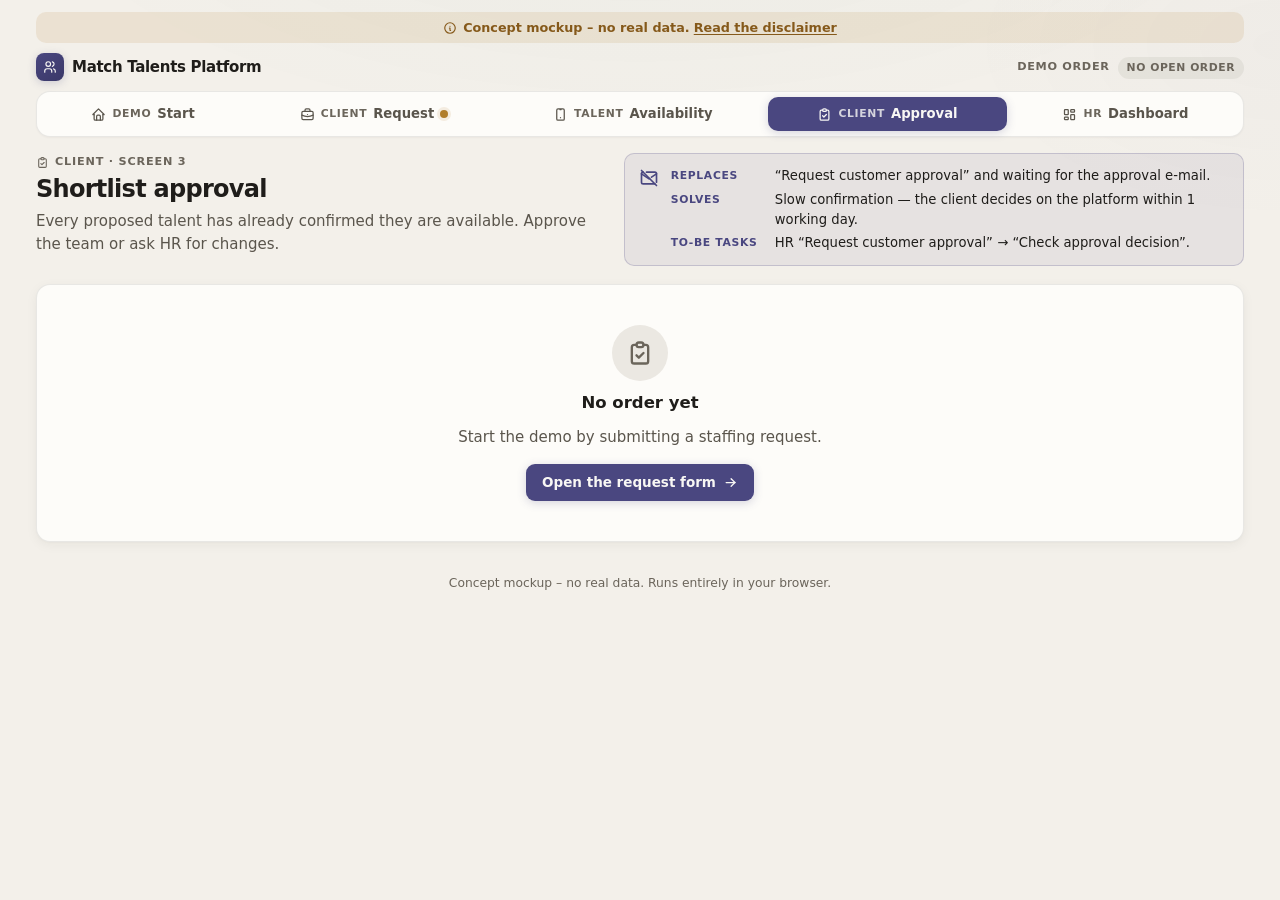
==== approval.html @ f6cc8648 "Implement initial frontend structure" ====
<!DOCTYPE html>
<html lang="en">
<head>
  <meta charset="UTF-8" />
  <meta name="viewport" content="width=device-width, initial-scale=1.0" />
  <title>Approve team · Match Talents Platform</title>
  <link rel="icon" href="data:," />
  <link rel="stylesheet" href="css/style.css" />
  <script type="module" src="js/pages/approval.js"></script>
</head>
<body>
  <a class="skip-link" href="#main">Skip to content</a>
  <div class="app">
    <header id="site-header"></header>

    <main id="main" tabindex="-1">
      <div class="page-head">
        <div>
          <p class="eyebrow"><span data-tabler-icon="clipboard-check" data-tabler-size="13"></span> Client · Screen 3</p>
          <h1 class="page-title">Shortlist approval</h1>
          <p class="page-lead">Every proposed talent has already confirmed they are available. Approve the team or ask HR for changes.</p>
        </div>
        <section id="info-box"></section>
      </div>

      <div id="approval-content"></div>
      <p class="sr-only" id="approval-status" aria-live="polite"></p>
    </main>

    <footer class="site-footer">Concept mockup – no real data. Runs entirely in your browser.</footer>
  </div>
</body>
</html>
---- css/style.css ----
/*
 * Design tokens carried over from example/example-frontend/css/app.css (warm stone base,
 * restrained indigo accent, muted status colours, soft shadows, radii). Changes:
 * - --text-tertiary and the *-text status colours are darker so small text meets WCAG AA;
 * - the type scale is larger, because this app has forms and reading text, not just figures.
 */

:root {
  --bg: #f3f0ea;
  --surface: #fdfcf9;
  --surface-elevated: #ffffff;
  --surface-sunken: #ebe8e2;
  --border: rgba(55, 48, 40, 0.10);
  --border-strong: rgba(55, 48, 40, 0.18);
  --hairline: #d4cfc4;

  --text: #1f1d1a;
  --text-secondary: #5a554c;
  --text-tertiary: #6b655b;

  --accent: #4a4780;
  --accent-hover: #3f3c6e;
  --accent-deep: #3a3868;
  --accent-soft: rgba(74, 71, 128, 0.08);
  --accent-border: rgba(74, 71, 128, 0.22);

  --on-color: #f8f7f4;

  --good: #0d6b66;
  --good-soft: rgba(13, 107, 102, 0.10);
  --watch: #b07d2a;
  --watch-text: #85591a;
  --watch-soft: rgba(176, 125, 42, 0.12);
  --critical: #9b3535;
  --critical-soft: rgba(155, 53, 53, 0.09);
  --stale: #8f897e;
  --stale-soft: rgba(143, 137, 126, 0.12);

  --wash-top: #faf9f6;
  --wash-bottom: #f5f2ec;

  --shadow-sm: 0 1px 2px rgba(40, 35, 28, 0.04);
  --shadow: 0 3px 12px rgba(40, 35, 28, 0.05), 0 1px 3px rgba(40, 35, 28, 0.03);
  --shadow-lg: 0 10px 32px rgba(40, 35, 28, 0.06), 0 3px 10px rgba(40, 35, 28, 0.04);

  --radius: 14px;
  --radius-sm: 10px;
  --radius-xs: 6px;

  --focus-ring: 0 0 0 3px rgba(74, 71, 128, 0.45);

  --font: -apple-system, BlinkMacSystemFont, "Segoe UI", system-ui, sans-serif;
}

*,
*::before,
*::after {
  margin: 0;
  padding: 0;
  box-sizing: border-box;
}

html {
  font-size: 15px;
}

body {
  min-height: 100vh;
  font-family: var(--font);
  line-height: 1.5;
  background: var(--bg);
  color: var(--text);
  -webkit-font-smoothing: antialiased;
  -moz-osx-font-smoothing: grayscale;
  overflow-x: hidden;
}

/* Extremely subtle warm ambient — from the example */
body::before {
  content: "";
  position: fixed;
  inset: 0;
  background:
    radial-gradient(ellipse 90% 55% at 50% -15%, rgba(13, 107, 102, 0.035), transparent 55%),
    radial-gradient(ellipse 50% 40% at 100% 5%, rgba(74, 71, 128, 0.025), transparent 50%);
  pointer-events: none;
  z-index: 0;
}

a {
  color: var(--accent);
  text-underline-offset: 2px;
}

a:hover {
  color: var(--accent-hover);
}

:focus-visible {
  outline: none;
  box-shadow: var(--focus-ring);
  border-radius: var(--radius-xs);
}

.sr-only {
  position: absolute;
  width: 1px;
  height: 1px;
  padding: 0;
  margin: -1px;
  overflow: hidden;
  clip: rect(0, 0, 0, 0);
  white-space: nowrap;
  border: 0;
}

.skip-link {
  position: absolute;
  left: 12px;
  top: -60px;
  z-index: 200;
  padding: 8px 14px;
  border-radius: var(--radius-sm);
  background: var(--accent);
  color: var(--on-color);
  font-weight: 600;
  text-decoration: none;
}

.skip-link:focus {
  top: 12px;
}

.tabler-icon {
  display: block;
  flex-shrink: 0;
}

[hidden] {
  display: none !important;
}

/* ========== APP SHELL ========== */
.app {
  position: relative;
  z-index: 1;
  max-width: 1240px;
  margin: 0 auto;
  padding: 12px 16px 40px;
}

.concept-banner {
  display: flex;
  align-items: center;
  justify-content: center;
  gap: 6px;
  padding: 6px 12px;
  margin-bottom: 10px;
  border-radius: var(--radius-sm);
  background: var(--watch-soft);
  color: var(--watch-text);
  font-size: 0.85rem;
  text-align: center;
}

.concept-banner a {
  color: inherit;
  font-weight: 600;
}

.header-bar {
  display: flex;
  align-items: center;
  justify-content: space-between;
  gap: 10px;
  flex-wrap: wrap;
  padding-bottom: 10px;
}

.brand {
  display: inline-flex;
  align-items: center;
  gap: 8px;
  color: var(--text);
  text-decoration: none;
}

.brand:hover {
  color: var(--text);
}

.logo {
  width: 28px;
  height: 28px;
  border-radius: 8px;
  background: linear-gradient(145deg, var(--accent) 0%, var(--accent-deep) 100%);
  display: grid;
  place-items: center;
  color: var(--on-color);
  box-shadow: 0 2px 8px rgba(74, 71, 128, 0.22);
}

.brand-text {
  font-size: 1rem;
  font-weight: 650;
  letter-spacing: -0.02em;
}

.header-meta {
  display: inline-flex;
  align-items: center;
  gap: 8px;
}

.header-meta-label {
  font-size: 0.75rem;
  font-weight: 600;
  text-transform: uppercase;
  letter-spacing: 0.06em;
  color: var(--text-tertiary);
}

/* ========== ROLE SWITCHER ========== */
.role-nav {
  margin-bottom: 16px;
}

.role-nav ul {
  list-style: none;
  display: flex;
  flex-wrap: wrap;
  gap: 6px;
  padding: 5px;
  background: var(--surface);
  border: 1px solid var(--border);
  border-radius: var(--radius);
  box-shadow: var(--shadow-sm);
}

.role-nav li {
  flex: 1 1 auto;
}

.nav-link {
  position: relative;
  display: flex;
  align-items: center;
  justify-content: center;
  gap: 6px;
  padding: 7px 12px;
  border-radius: var(--radius-sm);
  color: var(--text-secondary);
  font-size: 0.88rem;
  text-decoration: none;
  white-space: nowrap;
  transition: background 0.18s ease, color 0.18s ease;
}

.nav-link:hover {
  background: var(--surface-sunken);
  color: var(--text);
}

.nav-role {
  font-size: 0.72rem;
  font-weight: 650;
  text-transform: uppercase;
  letter-spacing: 0.06em;
  color: var(--text-tertiary);
}

.nav-label {
  font-weight: 560;
}

.nav-link[aria-current="page"] {
  background: var(--accent);
  color: var(--on-color);
  box-shadow: 0 2px 10px rgba(74, 71, 128, 0.22);
}

.nav-link[aria-current="page"] .nav-role {
  color: rgba(248, 247, 244, 0.8);
}

.nav-next-dot {
  width: 8px;
  height: 8px;
  border-radius: 50%;
  background: var(--watch);
  box-shadow: 0 0 0 3px var(--watch-soft);
}

/* Phone width: a 2-column grid, role stacked above the screen name. */
@media (max-width: 640px) {
  .role-nav ul {
    display: grid;
    grid-template-columns: repeat(2, minmax(0, 1fr));
    gap: 4px;
  }
  .role-nav li:first-child {
    grid-column: 1 / -1;
  }
  .nav-link {
    display: grid;
    grid-template-columns: auto minmax(0, 1fr);
    grid-template-areas: "icon role" "icon label";
    column-gap: 8px;
    row-gap: 0;
    justify-content: stretch;
    padding: 6px 10px;
  }
  .nav-link .tabler-icon { grid-area: icon; }
  .nav-role { grid-area: role; line-height: 1.3; }
  .nav-label { grid-area: label; line-height: 1.3; }
  .nav-next-dot {
    position: absolute;
    top: 8px;
    right: 8px;
  }
  .role-nav li:first-child .nav-link {
    display: flex;
    justify-content: center;
  }
}

/* ========== ALERTS & NOTICES ========== */
.alert {
  display: flex;
  align-items: flex-start;
  gap: 8px;
  padding: 10px 13px;
  margin-bottom: 14px;
  font-size: 0.9rem;
  line-height: 1.45;
  border-radius: var(--radius-sm);
  border: 1px solid transparent;
}

.alert .tabler-icon {
  margin-top: 2px;
}

.alert-watch {
  background: var(--watch-soft);
  color: var(--watch-text);
  border-color: rgba(176, 125, 42, 0.22);
}

.alert-good {
  background: var(--good-soft);
  color: var(--good);
  border-color: rgba(13, 107, 102, 0.2);
}

.alert-info {
  background: var(--accent-soft);
  color: var(--text);
  border-color: var(--accent-border);
}

/* ========== PAGE HEAD & INFO BOX ========== */
.page-head {
  display: grid;
  gap: 12px;
  margin-bottom: 18px;
}

@media (min-width: 960px) {
  .page-head {
    grid-template-columns: minmax(0, 1fr) minmax(0, 1.1fr);
    align-items: start;
    gap: 24px;
  }
}

.eyebrow {
  display: inline-flex;
  align-items: center;
  gap: 6px;
  font-size: 0.75rem;
  font-weight: 650;
  text-transform: uppercase;
  letter-spacing: 0.07em;
  color: var(--text-tertiary);
  margin-bottom: 4px;
}

.page-title {
  font-size: 1.6rem;
  font-weight: 680;
  letter-spacing: -0.03em;
  line-height: 1.2;
}

.page-lead {
  margin-top: 6px;
  color: var(--text-secondary);
  max-width: 60ch;
}

.info-box {
  display: flex;
  gap: 12px;
  padding: 12px 14px;
  border-radius: var(--radius-sm);
  background: var(--accent-soft);
  border: 1px solid var(--accent-border);
}

.info-box-icon {
  color: var(--accent);
  padding-top: 2px;
}

.info-box-list {
  display: grid;
  gap: 4px;
  font-size: 0.88rem;
}

.info-box-list div {
  display: grid;
  grid-template-columns: 96px minmax(0, 1fr);
  gap: 8px;
}

.info-box-list dt {
  font-size: 0.72rem;
  font-weight: 650;
  text-transform: uppercase;
  letter-spacing: 0.06em;
  color: var(--accent);
  padding-top: 2px;
}

@media (max-width: 420px) {
  .info-box-list div {
    grid-template-columns: 1fr;
    gap: 0;
  }
}

/* ========== BUTTONS ========== */
.btn {
  display: inline-flex;
  align-items: center;
  justify-content: center;
  gap: 7px;
  padding: 9px 15px;
  font-size: 0.9rem;
  font-weight: 560;
  line-height: 1.2;
  border-radius: 9px;
  border: 1px solid var(--border-strong);
  background: var(--surface);
  color: var(--text);
  cursor: pointer;
  text-decoration: none;
  transition: border-color 0.18s ease, box-shadow 0.18s ease, background 0.18s ease;
  box-shadow: var(--shadow-sm);
  font-family: inherit;
}

.btn:hover {
  border-color: var(--hairline);
  box-shadow: var(--shadow);
  color: var(--text);
}

.btn:active {
  transform: translateY(0.5px);
}

.btn-primary {
  background: var(--accent);
  color: var(--on-color);
  border-color: transparent;
  box-shadow: 0 2px 10px rgba(74, 71, 128, 0.22);
}

.btn-primary:hover {
  background: var(--accent-hover);
  color: var(--on-color);
  box-shadow: 0 3px 14px rgba(74, 71, 128, 0.28);
}

.btn-good {
  background: var(--good);
  color: var(--on-color);
  border-color: transparent;
}

.btn-good:hover {
  background: #0a5955;
  color: var(--on-color);
}

.btn-critical-outline {
  color: var(--critical);
  border-color: rgba(155, 53, 53, 0.35);
}

.btn-critical-outline:hover {
  color: var(--critical);
  background: var(--critical-soft);
}

.btn-ghost {
  background: transparent;
  box-shadow: none;
  border-style: dashed;
  color: var(--text-secondary);
}

.btn-lg {
  padding: 14px 18px;
  font-size: 1rem;
  border-radius: 12px;
}

.btn-block {
  width: 100%;
}

.btn:disabled {
  opacity: 0.5;
  cursor: not-allowed;
  box-shadow: none;
}

.btn-row {
  display: flex;
  flex-wrap: wrap;
  gap: 8px;
}

/* ========== CARDS ========== */
.card {
  background: var(--surface);
  border: 1px solid var(--border);
  border-radius: var(--radius);
  box-shadow: var(--shadow);
  min-width: 0;
}

.card-header {
  display: flex;
  align-items: center;
  justify-content: space-between;
  gap: 8px;
  padding: 13px 16px 10px;
  border-bottom: 1px solid var(--border);
}

.card-title {
  display: inline-flex;
  align-items: center;
  gap: 7px;
  font-size: 0.78rem;
  font-weight: 650;
  text-transform: uppercase;
  letter-spacing: 0.07em;
  color: var(--text-tertiary);
}

.card-meta {
  font-size: 0.8rem;
  color: var(--text-tertiary);
}

.card-body {
  padding: 16px;
}

.stack {
  display: flex;
  flex-direction: column;
  gap: 16px;
}

/* ========== STATUS PILLS & CHIPS ========== */
.status-pill {
  display: inline-flex;
  align-items: center;
  gap: 4px;
  padding: 3px 9px;
  border-radius: 999px;
  font-size: 0.72rem;
  font-weight: 650;
  text-transform: uppercase;
  letter-spacing: 0.05em;
  white-space: nowrap;
}

.tone-stale { background: var(--stale-soft); color: var(--text-tertiary); }
.tone-accent { background: var(--accent-soft); color: var(--accent); }
.tone-good { background: var(--good-soft); color: var(--good); }
.tone-watch { background: var(--watch-soft); color: var(--watch-text); }
.tone-critical { background: var(--critical-soft); color: var(--critical); }

.chip-list {
  list-style: none;
  display: flex;
  flex-wrap: wrap;
  gap: 4px;
}

.chip {
  padding: 2px 8px;
  border-radius: var(--radius-xs);
  font-size: 0.78rem;
  background: var(--surface-sunken);
  color: var(--text-secondary);
}

.chip-match {
  background: var(--good-soft);
  color: var(--good);
  font-weight: 560;
}

/* ========== METRIC STRIP ========== */
.metric-grid {
  display: grid;
  grid-template-columns: repeat(auto-fit, minmax(min(100%, 260px), 1fr));
  gap: 10px;
  margin-bottom: 16px;
}

.metric {
  display: flex;
  gap: 12px;
  padding: 12px;
  background: var(--surface);
  border: 1px solid var(--border);
  border-radius: var(--radius-sm);
  box-shadow: var(--shadow-sm);
  min-width: 0;
}

.metric-icon {
  width: 54px;
  min-width: 54px;
  border-radius: 10px;
  background: var(--surface-sunken);
  display: grid;
  place-items: center;
  color: var(--text-tertiary);
}

.metric-body {
  flex: 1;
  min-width: 0;
  display: flex;
  flex-direction: column;
  gap: 5px;
}

.metric-row {
  display: flex;
  align-items: baseline;
  justify-content: space-between;
  gap: 10px;
}

.metric-label {
  font-size: 0.72rem;
  font-weight: 620;
  text-transform: uppercase;
  letter-spacing: 0.05em;
  color: var(--text-tertiary);
}

.metric-value {
  font-size: 0.95rem;
  font-weight: 620;
  text-align: right;
  font-variant-numeric: tabular-nums;
  min-width: 0;
  overflow-wrap: anywhere;
}

.metric-value-lg {
  font-size: 1.15rem;
}

/* ========== DATA LIST ========== */
.data-list {
  display: flex;
  flex-direction: column;
  gap: 6px;
}

.data-row {
  display: flex;
  justify-content: space-between;
  align-items: baseline;
  gap: 12px;
  font-size: 0.9rem;
}

.data-row dt {
  display: inline-flex;
  align-items: center;
  gap: 6px;
  color: var(--text-tertiary);
}

.data-row dd {
  font-weight: 560;
  text-align: right;
  overflow-wrap: anywhere;
}

/* ========== EMPTY / WAITING STATE ========== */
.empty-state {
  display: flex;
  flex-direction: column;
  align-items: center;
  text-align: center;
  gap: 10px;
  padding: 40px 20px;
}

.empty-state-icon {
  width: 56px;
  height: 56px;
  border-radius: 50%;
  display: grid;
  place-items: center;
  background: var(--surface-sunken);
  color: var(--text-tertiary);
}

.empty-state-title {
  font-size: 1.1rem;
  font-weight: 640;
}

.empty-state-text {
  max-width: 46ch;
  color: var(--text-secondary);
}

.empty-state .btn {
  margin-top: 6px;
}

/* ========== FORMS ========== */
.form-grid {
  display: grid;
  gap: 16px;
}

@media (min-width: 720px) {
  .form-grid {
    grid-template-columns: repeat(2, minmax(0, 1fr));
    gap: 16px 20px;
  }
  .field-wide {
    grid-column: 1 / -1;
  }
}

.field {
  display: flex;
  flex-direction: column;
  gap: 5px;
  min-width: 0;
}

.field-pair {
  display: grid;
  grid-template-columns: repeat(2, minmax(0, 1fr));
  gap: 12px;
}

.form-label,
.fieldset-legend {
  font-size: 0.8rem;
  font-weight: 620;
  color: var(--text-secondary);
}

.required-mark {
  color: var(--critical);
  margin-left: 2px;
}

.optional-mark {
  font-weight: 450;
  color: var(--text-tertiary);
}

.form-input {
  width: 100%;
  padding: 9px 11px;
  font-size: 0.95rem;
  font-family: inherit;
  line-height: 1.3;
  border: 1px solid var(--border-strong);
  border-radius: var(--radius-xs);
  background: var(--surface-elevated);
  color: var(--text);
  transition: border-color 0.18s ease, box-shadow 0.18s ease;
}

.form-input:focus-visible {
  border-color: var(--accent);
  box-shadow: var(--focus-ring);
  border-radius: var(--radius-xs);
}

textarea.form-input {
  min-height: 92px;
  resize: vertical;
}

select.form-input {
  cursor: pointer;
}

.form-input[aria-invalid="true"] {
  border-color: var(--critical);
  background: #fffafa;
}

.field-hint {
  font-size: 0.8rem;
  color: var(--text-tertiary);
}

.form-intro {
  margin-bottom: 14px;
}

.field-error {
  display: flex;
  align-items: center;
  gap: 5px;
  font-size: 0.82rem;
  font-weight: 560;
  color: var(--critical);
}

.field-error:empty {
  display: none;
}

fieldset.field {
  border: none;
}

.checkbox-grid {
  display: grid;
  grid-template-columns: repeat(auto-fill, minmax(190px, 1fr));
  gap: 6px;
  padding: 8px;
  border: 1px solid var(--border-strong);
  border-radius: var(--radius-xs);
  background: var(--surface-elevated);
}

fieldset[aria-invalid="true"] .checkbox-grid {
  border-color: var(--critical);
}

.checkbox {
  display: flex;
  align-items: center;
  gap: 8px;
  padding: 5px 6px;
  border-radius: var(--radius-xs);
  font-size: 0.92rem;
  cursor: pointer;
}

.checkbox:hover {
  background: var(--surface-sunken);
}

.checkbox input,
.table-check {
  width: 17px;
  height: 17px;
  accent-color: var(--accent);
  cursor: pointer;
}

.form-actions {
  display: flex;
  flex-wrap: wrap;
  align-items: center;
  justify-content: space-between;
  gap: 10px;
  margin-top: 20px;
  padding-top: 16px;
  border-top: 1px solid var(--border);
}

.form-summary {
  font-size: 0.88rem;
  font-weight: 560;
  color: var(--critical);
}

/* ========== START PAGE ========== */
.hero {
  padding: 28px 24px;
  margin-bottom: 18px;
  background:
    radial-gradient(circle at 85% 20%, rgba(74, 71, 128, 0.07), transparent 55%),
    linear-gradient(180deg, var(--wash-top) 0%, var(--wash-bottom) 100%);
}

.hero-title {
  font-size: 2rem;
  font-weight: 700;
  letter-spacing: -0.035em;
  line-height: 1.15;
  max-width: 22ch;
}

.hero-title span {
  color: var(--text-tertiary);
  font-weight: 560;
}

.hero-text {
  margin-top: 12px;
  max-width: 66ch;
  color: var(--text-secondary);
  font-size: 1.02rem;
}

.hero-kpi {
  display: inline-flex;
  flex-wrap: wrap;
  align-items: baseline;
  gap: 6px 10px;
  margin-top: 14px;
  padding: 8px 12px;
  border-radius: var(--radius-sm);
  background: var(--good-soft);
  color: var(--good);
  font-size: 0.92rem;
}

.hero-kpi strong {
  font-size: 1.05rem;
}

.hero .btn-row {
  margin-top: 20px;
}

.start-grid {
  display: grid;
  gap: 16px;
}

@media (min-width: 960px) {
  .start-grid {
    grid-template-columns: 3fr 2fr;
    align-items: start;
  }
}

.progress-steps {
  list-style: none;
  display: grid;
  grid-template-columns: repeat(4, minmax(0, 1fr));
  gap: 8px;
  counter-reset: step;
}

.progress-step {
  position: relative;
  display: flex;
  flex-direction: column;
  gap: 6px;
  padding: 12px;
  border-radius: var(--radius-sm);
  border: 1px solid var(--border);
  background: var(--surface-elevated);
}

.progress-step-dot {
  width: 26px;
  height: 26px;
  border-radius: 50%;
  display: grid;
  place-items: center;
  font-size: 0.8rem;
  font-weight: 650;
  background: var(--surface-sunken);
  color: var(--text-tertiary);
}

.progress-step-label {
  font-weight: 620;
  font-size: 0.92rem;
}

.progress-step-state {
  font-size: 0.8rem;
  color: var(--text-tertiary);
}

.progress-step.is-done .progress-step-dot {
  background: var(--good);
  color: var(--on-color);
}

.progress-step.is-current {
  border-color: var(--accent-border);
  background: var(--accent-soft);
}

.progress-step.is-current .progress-step-dot {
  background: var(--accent);
  color: var(--on-color);
}

@media (max-width: 560px) {
  .progress-steps {
    grid-template-columns: repeat(2, minmax(0, 1fr));
  }
}

.role-cards {
  list-style: none;
  display: flex;
  flex-direction: column;
  gap: 8px;
}

.role-card {
  display: flex;
  align-items: center;
  gap: 12px;
  padding: 11px 12px;
  border: 1px solid var(--border);
  border-radius: var(--radius-sm);
  background: var(--surface-elevated);
  color: var(--text);
  text-decoration: none;
  transition: border-color 0.18s ease, box-shadow 0.18s ease;
}

.role-card:hover {
  color: var(--text);
  border-color: var(--accent-border);
  box-shadow: var(--shadow);
}

.role-chip {
  width: 38px;
  height: 38px;
  min-width: 38px;
  border-radius: 50%;
  display: grid;
  place-items: center;
  color: var(--on-color);
  background: var(--accent);
}

.role-chip-talent { background: var(--good); }
.role-chip-hr { background: #6a5a8a; }

.role-card-text {
  flex: 1;
  min-width: 0;
  display: flex;
  flex-direction: column;
}

.role-card-title {
  font-weight: 620;
}

.role-card-sub {
  font-size: 0.85rem;
  color: var(--text-tertiary);
}

.role-card > span:last-child {
  color: var(--text-tertiary);
}

.prose {
  display: flex;
  flex-direction: column;
  gap: 8px;
  color: var(--text-secondary);
  font-size: 0.92rem;
}

.prose ul {
  padding-left: 1.2em;
}

/* ========== REQUEST PAGE ========== */
.summary-grid {
  display: grid;
  gap: 6px 24px;
}

@media (min-width: 720px) {
  .summary-grid {
    grid-template-columns: repeat(2, minmax(0, 1fr));
  }
}

/* ========== TALENT (MOBILE) PAGE ========== */
.phone-column {
  max-width: 420px;
  margin: 0 auto;
  display: flex;
  flex-direction: column;
  gap: 14px;
}

.view-as {
  display: flex;
  flex-direction: column;
  gap: 5px;
  padding: 12px;
}

.job-card-head {
  padding: 18px 18px 14px;
  border-bottom: 1px solid var(--border);
  background: linear-gradient(180deg, var(--wash-top) 0%, var(--wash-bottom) 100%);
  border-radius: var(--radius) var(--radius) 0 0;
}

.job-card-greeting {
  font-size: 0.85rem;
  color: var(--text-tertiary);
}

.job-card-title {
  font-size: 1.35rem;
  font-weight: 680;
  letter-spacing: -0.02em;
  line-height: 1.25;
}

.job-card-client {
  color: var(--text-secondary);
}

.job-facts {
  list-style: none;
  display: flex;
  flex-direction: column;
  gap: 10px;
  padding: 16px 18px;
}

.job-fact {
  display: flex;
  align-items: center;
  gap: 12px;
}

.job-fact-icon {
  width: 34px;
  height: 34px;
  min-width: 34px;
  border-radius: 10px;
  display: grid;
  place-items: center;
  background: var(--surface-sunken);
  color: var(--text-tertiary);
}

.job-fact-label {
  display: block;
  font-size: 0.72rem;
  font-weight: 620;
  text-transform: uppercase;
  letter-spacing: 0.05em;
  color: var(--text-tertiary);
}

.job-fact-value {
  font-weight: 560;
}

.deadline {
  display: flex;
  align-items: center;
  gap: 8px;
  margin: 0 18px;
  padding: 10px 12px;
  border-radius: var(--radius-sm);
  background: var(--watch-soft);
  color: var(--watch-text);
  font-size: 0.9rem;
}

.deadline strong {
  margin-left: auto;
  white-space: nowrap;
}

.answer-area {
  display: flex;
  flex-direction: column;
  gap: 10px;
  padding: 16px 18px 18px;
}

.answer-buttons {
  display: grid;
  grid-template-columns: 1fr 1fr;
  gap: 10px;
}

.answer-buttons .btn {
  min-height: 56px;
}

.decline-panel {
  display: flex;
  flex-direction: column;
  gap: 10px;
  padding: 12px;
  border-radius: var(--radius-sm);
  background: var(--surface-sunken);
}

.answer-result {
  display: flex;
  flex-direction: column;
  align-items: center;
  text-align: center;
  gap: 8px;
  padding: 22px 18px;
}

.answer-result-icon {
  width: 52px;
  height: 52px;
  border-radius: 50%;
  display: grid;
  place-items: center;
}

.answer-result-title {
  font-size: 1.1rem;
  font-weight: 650;
}

.answer-result-text {
  color: var(--text-secondary);
  font-size: 0.92rem;
}

/* ========== APPROVAL PAGE ========== */
.approval-grid {
  display: grid;
  gap: 16px;
}

@media (min-width: 960px) {
  .approval-grid {
    grid-template-columns: 3fr 2fr;
    align-items: start;
  }
}

.shortlist {
  list-style: none;
  display: grid;
  gap: 10px;
}

.shortlist-item {
  display: flex;
  gap: 12px;
  padding: 12px;
  border: 1px solid var(--border);
  border-radius: var(--radius-sm);
  background: var(--surface-elevated);
}

.avatar {
  width: 40px;
  height: 40px;
  min-width: 40px;
  border-radius: 50%;
  display: grid;
  place-items: center;
  font-weight: 650;
  background: var(--accent);
  color: var(--on-color);
}

.shortlist-text {
  flex: 1;
  min-width: 0;
  display: flex;
  flex-direction: column;
  gap: 4px;
}

.shortlist-name {
  font-weight: 640;
}

.shortlist-role {
  font-size: 0.85rem;
  color: var(--text-tertiary);
}

.shortlist-profile {
  font-size: 0.9rem;
  color: var(--text-secondary);
}

.decision-panel {
  display: flex;
  flex-direction: column;
  gap: 12px;
}

.decision-panel .deadline {
  margin: 0;
}

.stack > .alert,
.next-action > .alert {
  margin-bottom: 0;
}

/* ========== DASHBOARD ========== */
.dashboard-grid {
  display: grid;
  gap: 16px;
  margin-top: 16px;
}

@media (min-width: 960px) {
  .dashboard-grid {
    grid-template-columns: minmax(0, 3fr) minmax(0, 2fr);
    align-items: start;
  }
}

.flow-wrap {
  background:
    radial-gradient(circle at 50% 28%, rgba(13, 107, 102, 0.02), transparent 55%),
    linear-gradient(180deg, var(--wash-top) 0%, var(--wash-bottom) 100%);
  border-radius: 0 0 var(--radius) var(--radius);
  overflow: hidden;
}

.flow-svg {
  display: block;
  width: 100%;
  height: auto;
}

.flow-link {
  fill: none;
  stroke: var(--hairline);
  stroke-width: 2;
  stroke-linecap: round;
}

.flow-link.is-done {
  stroke: var(--good);
  opacity: 0.6;
}

.flow-rework {
  fill: none;
  stroke: var(--watch);
  stroke-width: 1.6;
  stroke-dasharray: 5 5;
  opacity: 0.55;
}

.flow-rework.is-active {
  opacity: 1;
}

.flow-node .node-bg {
  fill: var(--surface);
  stroke: var(--hairline);
  stroke-width: 1.3;
}

.flow-node .node-dot {
  fill: var(--surface-sunken);
}

.flow-node .node-num {
  font-family: var(--font);
  font-size: 12px;
  font-weight: 650;
  fill: var(--text-tertiary);
  text-anchor: middle;
  dominant-baseline: central;
}

.flow-node .node-label {
  font-family: var(--font);
  font-size: 12.5px;
  font-weight: 620;
  fill: var(--text);
}

.flow-node .node-task {
  font-family: var(--font);
  font-size: 10.5px;
  fill: var(--text-tertiary);
  text-anchor: middle;
}

.flow-node .node-ring {
  fill: none;
  stroke: var(--accent);
  stroke-width: 1.5;
  stroke-dasharray: 5 5;
  opacity: 0;
}

.flow-node.is-done .node-bg { stroke: var(--good); }
.flow-node.is-done .node-dot { fill: var(--good); }
.flow-node.is-done .node-num { fill: var(--on-color); }

.flow-node.is-current .node-bg { stroke: var(--accent); stroke-width: 2.5; fill: #f5f4fa; }
.flow-node.is-current .node-dot { fill: var(--accent); }
.flow-node.is-current .node-num { fill: var(--on-color); }
.flow-node.is-current .node-ring { opacity: 1; }
.flow-node.is-current .node-task { fill: var(--accent); font-weight: 600; }

.flow-node.is-branch .node-bg { stroke: var(--watch); stroke-dasharray: 4 3; }
.flow-node.is-branch.is-current .node-bg { stroke: var(--watch); stroke-dasharray: none; fill: #fbf6ee; }
.flow-node.is-branch.is-current .node-dot { fill: var(--watch); }
.flow-node.is-branch.is-current .node-ring { stroke: var(--watch); }
.flow-node.is-branch.is-current .node-task { fill: var(--watch-text); }

.flow-rework-label {
  font-family: var(--font);
  font-size: 11px;
  font-weight: 600;
  fill: var(--watch-text);
  text-anchor: middle;
}

/* Below 640 px the SVG is unreadable; the ordered list takes over. Above, the list
   stays in the accessibility tree as the text version of the diagram. */
.flow-list {
  list-style: none;
  display: flex;
  flex-direction: column;
  gap: 4px;
  padding: 12px 16px 16px;
}

.flow-list-item {
  display: flex;
  align-items: flex-start;
  gap: 10px;
  padding: 6px 8px;
  border-radius: var(--radius-xs);
}

.flow-list-dot {
  width: 22px;
  height: 22px;
  min-width: 22px;
  border-radius: 50%;
  display: grid;
  place-items: center;
  font-size: 0.75rem;
  font-weight: 650;
  background: var(--surface-sunken);
  color: var(--text-tertiary);
}

.flow-list-item.is-done .flow-list-dot { background: var(--good); color: var(--on-color); }
.flow-list-item.is-current { background: var(--accent-soft); }
.flow-list-item.is-current .flow-list-dot { background: var(--accent); color: var(--on-color); }
.flow-list-item.is-branch.is-current { background: var(--watch-soft); }
.flow-list-item.is-branch.is-current .flow-list-dot { background: var(--watch); }

.flow-list-label {
  font-weight: 600;
  font-size: 0.9rem;
}

.flow-list-task {
  display: block;
  font-size: 0.8rem;
  color: var(--text-tertiary);
}

@media (min-width: 641px) {
  .flow-list {
    position: absolute;
    width: 1px;
    height: 1px;
    overflow: hidden;
    clip: rect(0, 0, 0, 0);
    padding: 0;
  }
}

@media (max-width: 640px) {
  .flow-wrap {
    display: none;
  }
}

.table-wrap {
  overflow-x: auto;
}

.talent-table {
  width: 100%;
  min-width: 600px;
  border-collapse: collapse;
  font-size: 0.9rem;
}

.talent-table th,
.talent-table td {
  padding: 10px 12px;
  border-bottom: 1px solid var(--border);
  text-align: left;
  vertical-align: middle;
}

.talent-table th {
  font-size: 0.72rem;
  font-weight: 650;
  text-transform: uppercase;
  letter-spacing: 0.05em;
  color: var(--text-tertiary);
  background: var(--bg);
  white-space: nowrap;
}

.talent-table tbody tr:last-child td {
  border-bottom: none;
}

.talent-table tbody tr:hover td {
  background: rgba(13, 107, 102, 0.03);
}

.talent-table tr.is-selected td:first-child {
  box-shadow: inset 3px 0 0 var(--accent);
}

.talent-name {
  font-weight: 600;
  white-space: nowrap;
}

.talent-sub {
  display: block;
  font-size: 0.8rem;
  color: var(--text-tertiary);
}

.col-center {
  text-align: center !important;
}

.next-action {
  display: flex;
  flex-direction: column;
  gap: 12px;
}

.next-action-title {
  font-size: 1.05rem;
  font-weight: 650;
}

.next-action-text {
  color: var(--text-secondary);
  font-size: 0.92rem;
}

.demo-helper {
  display: flex;
  flex-direction: column;
  gap: 6px;
  padding: 10px;
  border-radius: var(--radius-sm);
  border: 1px dashed var(--hairline);
}

.demo-helper-label {
  font-size: 0.72rem;
  font-weight: 650;
  text-transform: uppercase;
  letter-spacing: 0.06em;
  color: var(--text-tertiary);
}

.quote {
  padding: 10px 12px;
  border-left: 3px solid var(--watch);
  border-radius: 0 var(--radius-xs) var(--radius-xs) 0;
  background: var(--watch-soft);
  font-size: 0.92rem;
}

.quote-label {
  display: block;
  font-size: 0.72rem;
  font-weight: 650;
  text-transform: uppercase;
  letter-spacing: 0.05em;
  color: var(--watch-text);
}

.activity-list {
  list-style: none;
  display: flex;
  flex-direction: column;
  gap: 8px;
  font-size: 0.86rem;
}

.activity-item {
  display: grid;
  grid-template-columns: 46px minmax(0, 1fr);
  gap: 8px;
}

.activity-time {
  color: var(--text-tertiary);
  font-variant-numeric: tabular-nums;
}

.tooltip {
  position: fixed;
  pointer-events: none;
  max-width: 280px;
  background: var(--text);
  color: var(--on-color);
  font-size: 0.8rem;
  padding: 6px 10px;
  border-radius: 6px;
  opacity: 0;
  transform: translateY(3px);
  transition: opacity 0.15s, transform 0.15s;
  z-index: 100;
  box-shadow: var(--shadow-lg);
}

.tooltip.visible {
  opacity: 1;
  transform: translateY(0);
}

/* ========== FOOTER ========== */
.site-footer {
  margin-top: 32px;
  font-size: 0.82rem;
  color: var(--text-tertiary);
  text-align: center;
}

@media (prefers-reduced-motion: reduce) {
  *,
  *::before,
  *::after {
    transition: none !important;
  }
}
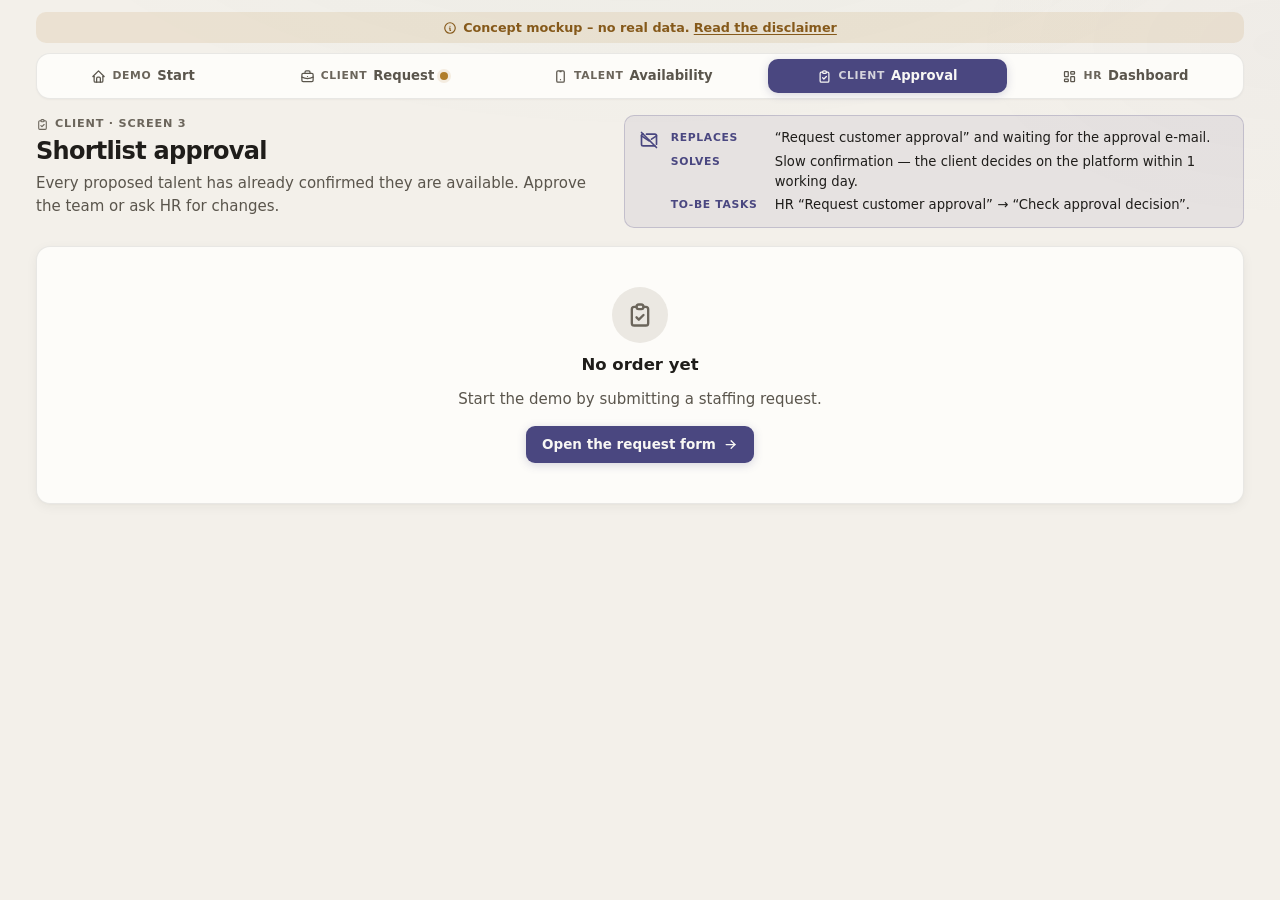
==== commit 1a97ed88: "Improve layout" ====
--- a/approval.html
+++ b/approval.html
@@ -26,8 +26,6 @@
       <div id="approval-content"></div>
       <p class="sr-only" id="approval-status" aria-live="polite"></p>
     </main>
-
-    <footer class="site-footer">Concept mockup – no real data. Runs entirely in your browser.</footer>
   </div>
 </body>
 </html>
--- a/css/style.css
+++ b/css/style.css
@@ -175,49 +175,6 @@
   gap: 10px;
   flex-wrap: wrap;
   padding-bottom: 10px;
-}
-
-.brand {
-  display: inline-flex;
-  align-items: center;
-  gap: 8px;
-  color: var(--text);
-  text-decoration: none;
-}
-
-.brand:hover {
-  color: var(--text);
-}
-
-.logo {
-  width: 28px;
-  height: 28px;
-  border-radius: 8px;
-  background: linear-gradient(145deg, var(--accent) 0%, var(--accent-deep) 100%);
-  display: grid;
-  place-items: center;
-  color: var(--on-color);
-  box-shadow: 0 2px 8px rgba(74, 71, 128, 0.22);
-}
-
-.brand-text {
-  font-size: 1rem;
-  font-weight: 650;
-  letter-spacing: -0.02em;
-}
-
-.header-meta {
-  display: inline-flex;
-  align-items: center;
-  gap: 8px;
-}
-
-.header-meta-label {
-  font-size: 0.75rem;
-  font-weight: 600;
-  text-transform: uppercase;
-  letter-spacing: 0.06em;
-  color: var(--text-tertiary);
 }
 
 /* ========== ROLE SWITCHER ========== */
@@ -967,66 +924,12 @@
   }
 }
 
-.progress-steps {
-  list-style: none;
-  display: grid;
-  grid-template-columns: repeat(4, minmax(0, 1fr));
-  gap: 8px;
-  counter-reset: step;
-}
-
-.progress-step {
-  position: relative;
-  display: flex;
-  flex-direction: column;
-  gap: 6px;
-  padding: 12px;
-  border-radius: var(--radius-sm);
-  border: 1px solid var(--border);
-  background: var(--surface-elevated);
-}
-
-.progress-step-dot {
-  width: 26px;
-  height: 26px;
-  border-radius: 50%;
-  display: grid;
-  place-items: center;
-  font-size: 0.8rem;
-  font-weight: 650;
-  background: var(--surface-sunken);
-  color: var(--text-tertiary);
-}
-
-.progress-step-label {
-  font-weight: 620;
-  font-size: 0.92rem;
-}
-
-.progress-step-state {
-  font-size: 0.8rem;
-  color: var(--text-tertiary);
-}
-
-.progress-step.is-done .progress-step-dot {
-  background: var(--good);
-  color: var(--on-color);
-}
-
-.progress-step.is-current {
-  border-color: var(--accent-border);
-  background: var(--accent-soft);
-}
-
-.progress-step.is-current .progress-step-dot {
-  background: var(--accent);
-  color: var(--on-color);
-}
-
-@media (max-width: 560px) {
-  .progress-steps {
-    grid-template-columns: repeat(2, minmax(0, 1fr));
-  }
+.start-flow {
+  margin-bottom: 16px;
+}
+
+.start-disclaimer {
+  margin-top: 16px;
 }
 
 .role-cards {
@@ -1665,14 +1568,6 @@
   transform: translateY(0);
 }
 
-/* ========== FOOTER ========== */
-.site-footer {
-  margin-top: 32px;
-  font-size: 0.82rem;
-  color: var(--text-tertiary);
-  text-align: center;
-}
-
 @media (prefers-reduced-motion: reduce) {
   *,
   *::before,
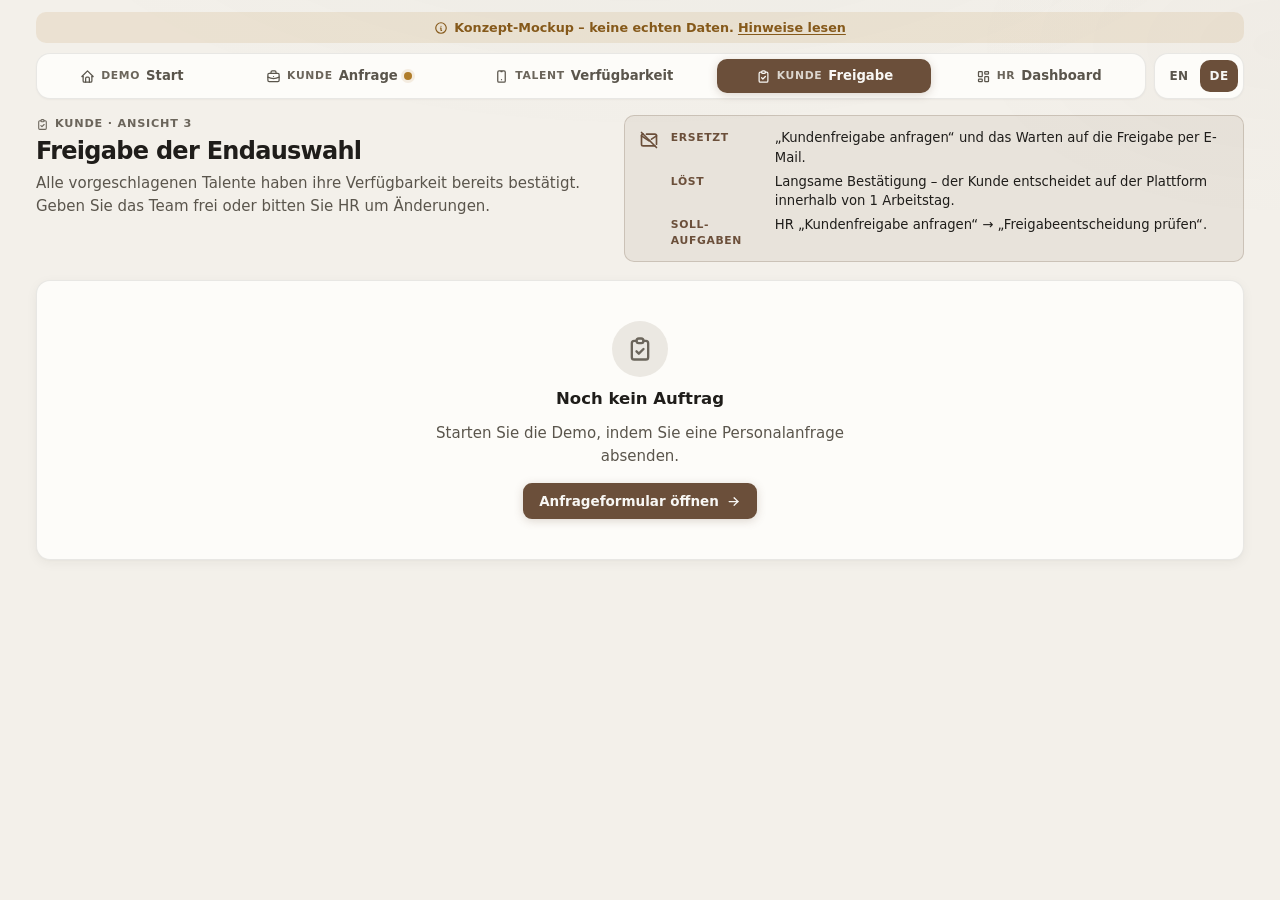
==== commit 7382af4c: "Add German language toggle" ====
--- a/approval.html
+++ b/approval.html
@@ -3,22 +3,22 @@
 <head>
   <meta charset="UTF-8" />
   <meta name="viewport" content="width=device-width, initial-scale=1.0" />
-  <title>Approve team · Match Talents Platform</title>
+  <title data-i18n="approval.title">Approve team · Match Talents Platform</title>
   <link rel="icon" href="data:," />
   <link rel="stylesheet" href="css/style.css" />
   <script type="module" src="js/pages/approval.js"></script>
 </head>
 <body>
-  <a class="skip-link" href="#main">Skip to content</a>
+  <a class="skip-link" href="#main" data-i18n="common.skip">Skip to content</a>
   <div class="app">
     <header id="site-header"></header>
 
     <main id="main" tabindex="-1">
       <div class="page-head">
         <div>
-          <p class="eyebrow"><span data-tabler-icon="clipboard-check" data-tabler-size="13"></span> Client · Screen 3</p>
-          <h1 class="page-title">Shortlist approval</h1>
-          <p class="page-lead">Every proposed talent has already confirmed they are available. Approve the team or ask HR for changes.</p>
+          <p class="eyebrow"><span data-tabler-icon="clipboard-check" data-tabler-size="13"></span> <span data-i18n="approval.eyebrow">Client · Screen 3</span></p>
+          <h1 class="page-title" data-i18n="approval.heading">Shortlist approval</h1>
+          <p class="page-lead" data-i18n="approval.lead">Every proposed talent has already confirmed they are available. Approve the team or ask HR for changes.</p>
         </div>
         <section id="info-box"></section>
       </div>
--- a/css/style.css
+++ b/css/style.css
@@ -1,6 +1,8 @@
 /*
  * Design tokens carried over from example/example-frontend/css/app.css (warm stone base,
- * restrained indigo accent, muted status colours, soft shadows, radii). Changes:
+ * restrained accent, muted status colours, soft shadows, radii). Changes:
+ * - accent is a muted natural brown in place of the example's indigo;
+ * - --good is a muted sage in place of the example's teal;
  * - --text-tertiary and the *-text status colours are darker so small text meets WCAG AA;
  * - the type scale is larger, because this app has forms and reading text, not just figures.
  */
@@ -18,16 +20,17 @@
   --text-secondary: #5a554c;
   --text-tertiary: #6b655b;
 
-  --accent: #4a4780;
-  --accent-hover: #3f3c6e;
-  --accent-deep: #3a3868;
-  --accent-soft: rgba(74, 71, 128, 0.08);
-  --accent-border: rgba(74, 71, 128, 0.22);
+  --accent: #6b4f3a;
+  --accent-hover: #5a4030;
+  --accent-deep: #4a3528;
+  --accent-soft: rgba(107, 79, 58, 0.08);
+  --accent-border: rgba(107, 79, 58, 0.22);
 
   --on-color: #f8f7f4;
 
-  --good: #0d6b66;
-  --good-soft: rgba(13, 107, 102, 0.10);
+  --good: #3f5e49;
+  --good-hover: #334d3c;
+  --good-soft: rgba(63, 94, 73, 0.10);
   --watch: #b07d2a;
   --watch-text: #85591a;
   --watch-soft: rgba(176, 125, 42, 0.12);
@@ -36,6 +39,11 @@
   --stale: #8f897e;
   --stale-soft: rgba(143, 137, 126, 0.12);
 
+  /* Role chips on the start page: same weight, three hues outside green, amber, and brown. */
+  --role-client: #4e6478;
+  --role-talent: #5a5684;
+  --role-hr: #7d5d6a;
+
   --wash-top: #faf9f6;
   --wash-bottom: #f5f2ec;
 
@@ -47,7 +55,7 @@
   --radius-sm: 10px;
   --radius-xs: 6px;
 
-  --focus-ring: 0 0 0 3px rgba(74, 71, 128, 0.45);
+  --focus-ring: 0 0 0 3px rgba(107, 79, 58, 0.45);
 
   --font: -apple-system, BlinkMacSystemFont, "Segoe UI", system-ui, sans-serif;
 }
@@ -81,8 +89,8 @@
   position: fixed;
   inset: 0;
   background:
-    radial-gradient(ellipse 90% 55% at 50% -15%, rgba(13, 107, 102, 0.035), transparent 55%),
-    radial-gradient(ellipse 50% 40% at 100% 5%, rgba(74, 71, 128, 0.025), transparent 50%);
+    radial-gradient(ellipse 90% 55% at 50% -15%, rgba(63, 94, 73, 0.035), transparent 55%),
+    radial-gradient(ellipse 50% 40% at 100% 5%, rgba(107, 79, 58, 0.025), transparent 50%);
   pointer-events: none;
   z-index: 0;
 }
@@ -177,9 +185,17 @@
   padding-bottom: 10px;
 }
 
-/* ========== ROLE SWITCHER ========== */
+/* ========== ROLE SWITCHER + LANGUAGE SWITCH ========== */
+.site-nav-row {
+  display: flex;
+  align-items: stretch;
+  gap: 8px;
+  margin-bottom: 16px;
+}
+
 .role-nav {
-  margin-bottom: 16px;
+  flex: 1 1 auto;
+  min-width: 0;
 }
 
 .role-nav ul {
@@ -233,11 +249,47 @@
 .nav-link[aria-current="page"] {
   background: var(--accent);
   color: var(--on-color);
-  box-shadow: 0 2px 10px rgba(74, 71, 128, 0.22);
+  box-shadow: 0 2px 10px rgba(107, 79, 58, 0.22);
 }
 
 .nav-link[aria-current="page"] .nav-role {
   color: rgba(248, 247, 244, 0.8);
+}
+
+.lang-switch {
+  display: flex;
+  align-items: center;
+  gap: 2px;
+  padding: 5px;
+  background: var(--surface);
+  border: 1px solid var(--border);
+  border-radius: var(--radius);
+  box-shadow: var(--shadow-sm);
+}
+
+.lang-btn {
+  min-width: 38px;
+  padding: 7px 8px;
+  border: 0;
+  border-radius: var(--radius-sm);
+  background: transparent;
+  color: var(--text-secondary);
+  font: inherit;
+  font-size: 0.8rem;
+  font-weight: 650;
+  letter-spacing: 0.04em;
+  cursor: pointer;
+  transition: background 0.18s ease, color 0.18s ease;
+}
+
+.lang-btn:hover {
+  background: var(--surface-sunken);
+  color: var(--text);
+}
+
+.lang-btn[aria-pressed="true"] {
+  background: var(--accent);
+  color: var(--on-color);
 }
 
 .nav-next-dot {
@@ -248,8 +300,16 @@
   box-shadow: 0 0 0 3px var(--watch-soft);
 }
 
-/* Phone width: a 2-column grid, role stacked above the screen name. */
+/* Phone width: the language switch sits above the nav on the right; the nav becomes a
+   2-column grid, role stacked above the screen name. */
 @media (max-width: 640px) {
+  .site-nav-row {
+    flex-direction: column-reverse;
+    align-items: flex-end;
+  }
+  .role-nav {
+    align-self: stretch;
+  }
   .role-nav ul {
     display: grid;
     grid-template-columns: repeat(2, minmax(0, 1fr));
@@ -307,7 +367,7 @@
 .alert-good {
   background: var(--good-soft);
   color: var(--good);
-  border-color: rgba(13, 107, 102, 0.2);
+  border-color: rgba(63, 94, 73, 0.2);
 }
 
 .alert-info {
@@ -433,13 +493,13 @@
   background: var(--accent);
   color: var(--on-color);
   border-color: transparent;
-  box-shadow: 0 2px 10px rgba(74, 71, 128, 0.22);
+  box-shadow: 0 2px 10px rgba(107, 79, 58, 0.22);
 }
 
 .btn-primary:hover {
   background: var(--accent-hover);
   color: var(--on-color);
-  box-shadow: 0 3px 14px rgba(74, 71, 128, 0.28);
+  box-shadow: 0 3px 14px rgba(107, 79, 58, 0.28);
 }
 
 .btn-good {
@@ -449,7 +509,7 @@
 }
 
 .btn-good:hover {
-  background: #0a5955;
+  background: var(--good-hover);
   color: var(--on-color);
 }
 
@@ -548,6 +608,17 @@
   text-transform: uppercase;
   letter-spacing: 0.05em;
   white-space: nowrap;
+}
+
+.status-pill.is-task {
+  text-transform: none;
+  letter-spacing: 0;
+  font-size: 0.78rem;
+  font-weight: 620;
+  line-height: 1.35;
+  white-space: normal;
+  text-align: right;
+  padding: 4px 8px;
 }
 
 .tone-stale { background: var(--stale-soft); color: var(--text-tertiary); }
@@ -867,7 +938,7 @@
   padding: 28px 24px;
   margin-bottom: 18px;
   background:
-    radial-gradient(circle at 85% 20%, rgba(74, 71, 128, 0.07), transparent 55%),
+    radial-gradient(circle at 85% 20%, rgba(107, 79, 58, 0.07), transparent 55%),
     linear-gradient(180deg, var(--wash-top) 0%, var(--wash-bottom) 100%);
 }
 
@@ -966,11 +1037,11 @@
   display: grid;
   place-items: center;
   color: var(--on-color);
-  background: var(--accent);
-}
-
-.role-chip-talent { background: var(--good); }
-.role-chip-hr { background: #6a5a8a; }
+  background: var(--role-client);
+}
+
+.role-chip-talent { background: var(--role-talent); }
+.role-chip-hr { background: var(--role-hr); }
 
 .role-card-text {
   flex: 1;
@@ -1256,7 +1327,7 @@
 
 .flow-wrap {
   background:
-    radial-gradient(circle at 50% 28%, rgba(13, 107, 102, 0.02), transparent 55%),
+    radial-gradient(circle at 50% 28%, rgba(63, 94, 73, 0.02), transparent 55%),
     linear-gradient(180deg, var(--wash-top) 0%, var(--wash-bottom) 100%);
   border-radius: 0 0 var(--radius) var(--radius);
   overflow: hidden;
@@ -1298,31 +1369,28 @@
   stroke-width: 1.3;
 }
 
-.flow-node .node-dot {
-  fill: var(--surface-sunken);
+.flow-node .node-badge {
+  fill: var(--surface);
+  stroke: var(--border-strong);
+  stroke-width: 1.5;
 }
 
 .flow-node .node-num {
   font-family: var(--font);
-  font-size: 12px;
+  font-size: 11px;
   font-weight: 650;
-  fill: var(--text-tertiary);
+  fill: var(--text-secondary);
   text-anchor: middle;
   dominant-baseline: central;
 }
 
-.flow-node .node-label {
-  font-family: var(--font);
-  font-size: 12.5px;
-  font-weight: 620;
-  fill: var(--text);
-}
-
 .flow-node .node-task {
   font-family: var(--font);
-  font-size: 10.5px;
-  fill: var(--text-tertiary);
+  font-size: 11px;
+  font-weight: 600;
+  fill: var(--text);
   text-anchor: middle;
+  dominant-baseline: central;
 }
 
 .flow-node .node-ring {
@@ -1334,20 +1402,24 @@
 }
 
 .flow-node.is-done .node-bg { stroke: var(--good); }
-.flow-node.is-done .node-dot { fill: var(--good); }
+.flow-node.is-done .node-badge { fill: var(--good); stroke: var(--good); }
 .flow-node.is-done .node-num { fill: var(--on-color); }
 
-.flow-node.is-current .node-bg { stroke: var(--accent); stroke-width: 2.5; fill: #f5f4fa; }
-.flow-node.is-current .node-dot { fill: var(--accent); }
+.flow-node.is-current .node-bg { stroke: var(--accent); stroke-width: 2.5; fill: #f3eee6; }
+.flow-node.is-current .node-badge { fill: var(--accent); stroke: var(--accent); }
 .flow-node.is-current .node-num { fill: var(--on-color); }
 .flow-node.is-current .node-ring { opacity: 1; }
-.flow-node.is-current .node-task { fill: var(--accent); font-weight: 600; }
+.flow-node.is-current .node-task { fill: var(--accent-deep); }
 
 .flow-node.is-branch .node-bg { stroke: var(--watch); stroke-dasharray: 4 3; }
+.flow-node.is-branch .node-badge { stroke: var(--watch); }
 .flow-node.is-branch.is-current .node-bg { stroke: var(--watch); stroke-dasharray: none; fill: #fbf6ee; }
-.flow-node.is-branch.is-current .node-dot { fill: var(--watch); }
+.flow-node.is-branch.is-current .node-badge { fill: var(--watch); stroke: var(--watch); }
+.flow-node.is-branch.is-current .node-num { fill: var(--on-color); }
 .flow-node.is-branch.is-current .node-ring { stroke: var(--watch); }
 .flow-node.is-branch.is-current .node-task { fill: var(--watch-text); }
+.flow-node.is-branch.is-done .node-badge { fill: var(--good); stroke: var(--good); }
+.flow-node.is-branch.is-done .node-num { fill: var(--on-color); }
 
 .flow-rework-label {
   font-family: var(--font);
@@ -1397,12 +1469,6 @@
 .flow-list-label {
   font-weight: 600;
   font-size: 0.9rem;
-}
-
-.flow-list-task {
-  display: block;
-  font-size: 0.8rem;
-  color: var(--text-tertiary);
 }
 
 @media (min-width: 641px) {
@@ -1456,7 +1522,7 @@
 }
 
 .talent-table tbody tr:hover td {
-  background: rgba(13, 107, 102, 0.03);
+  background: rgba(63, 94, 73, 0.03);
 }
 
 .talent-table tr.is-selected td:first-child {
